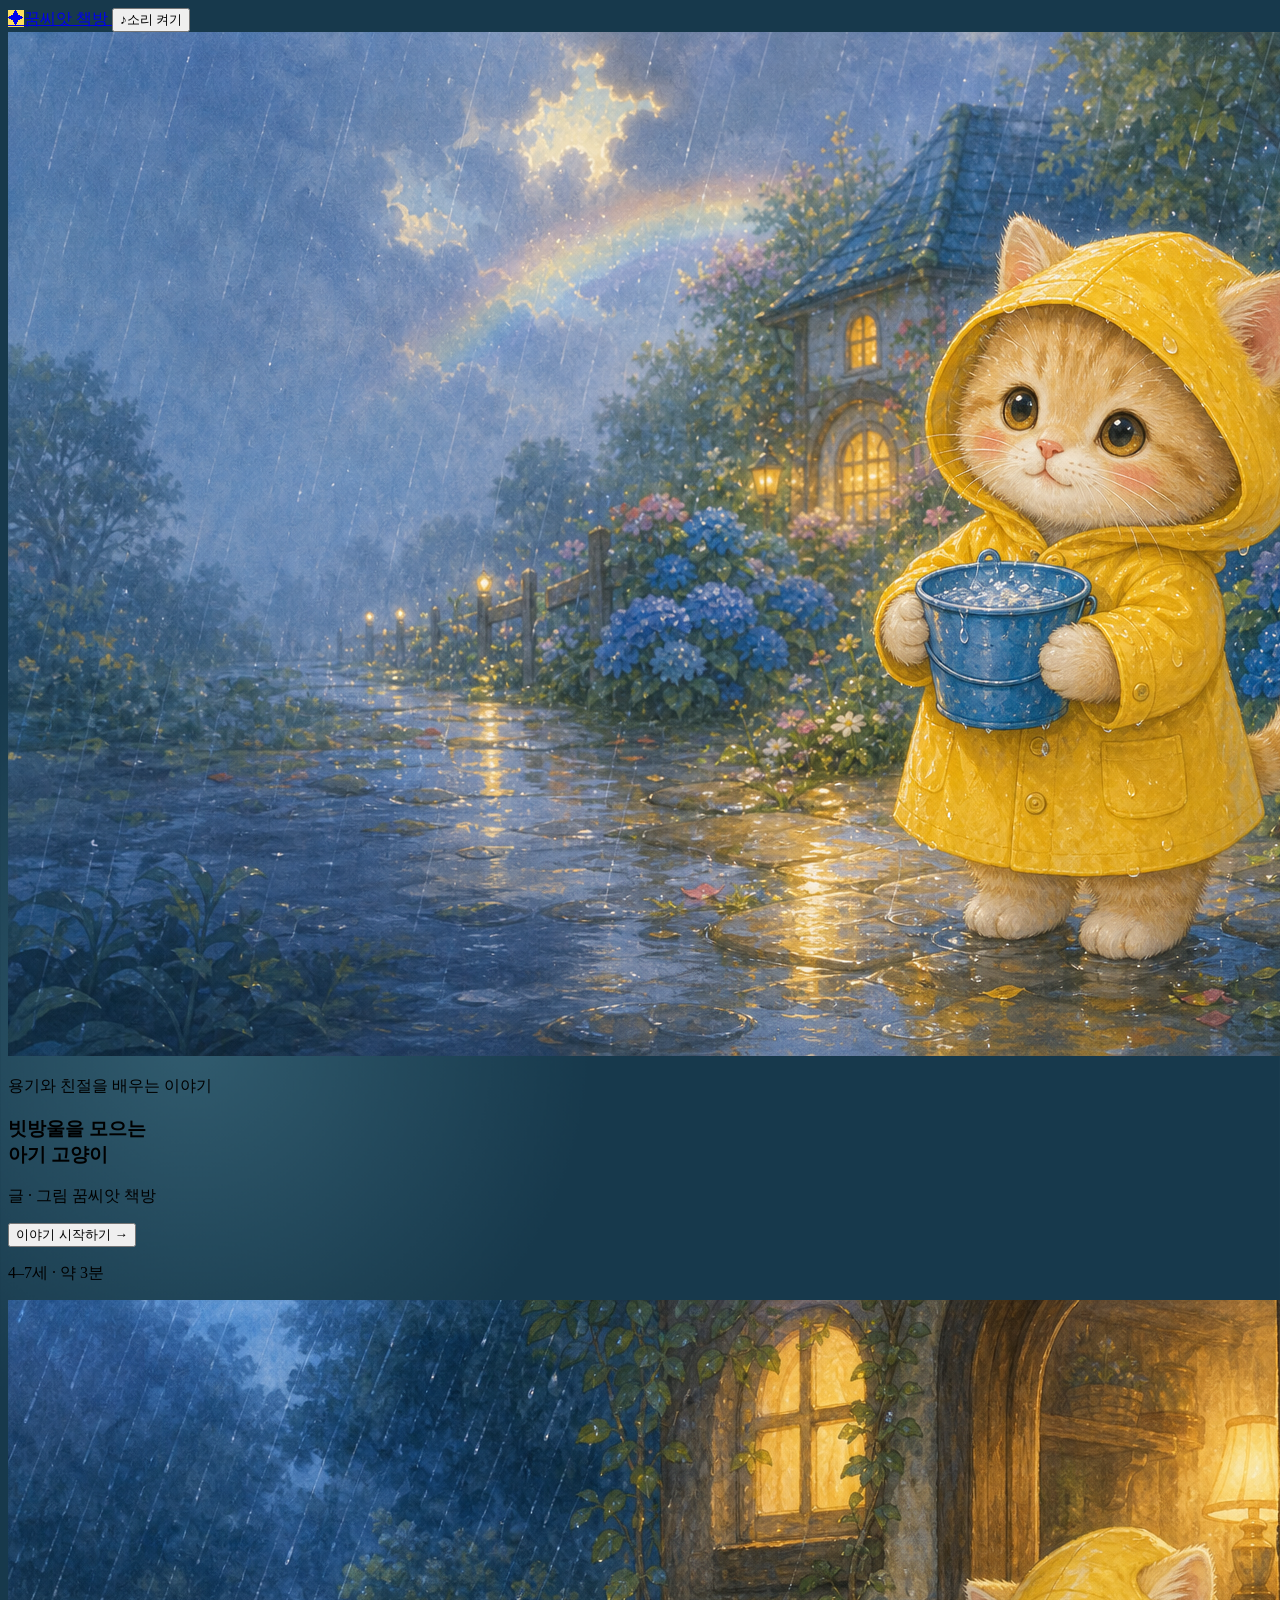
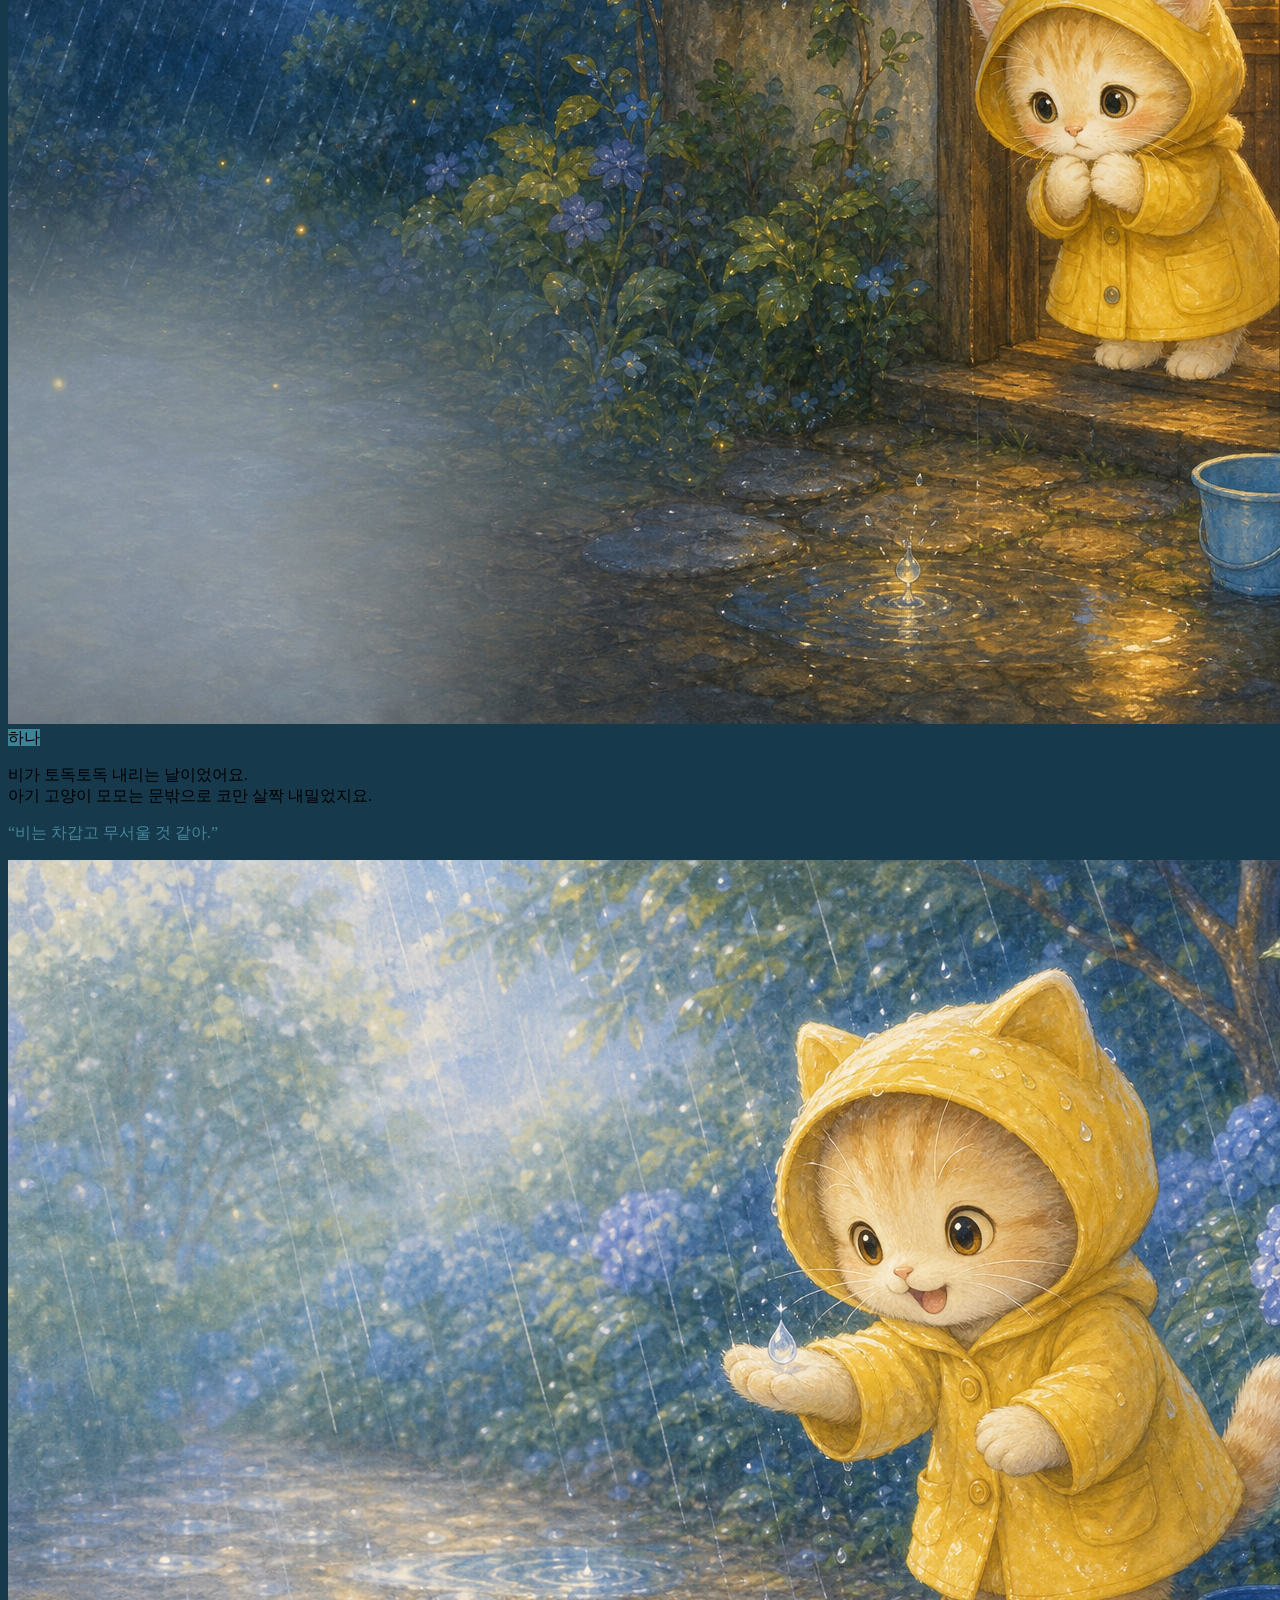
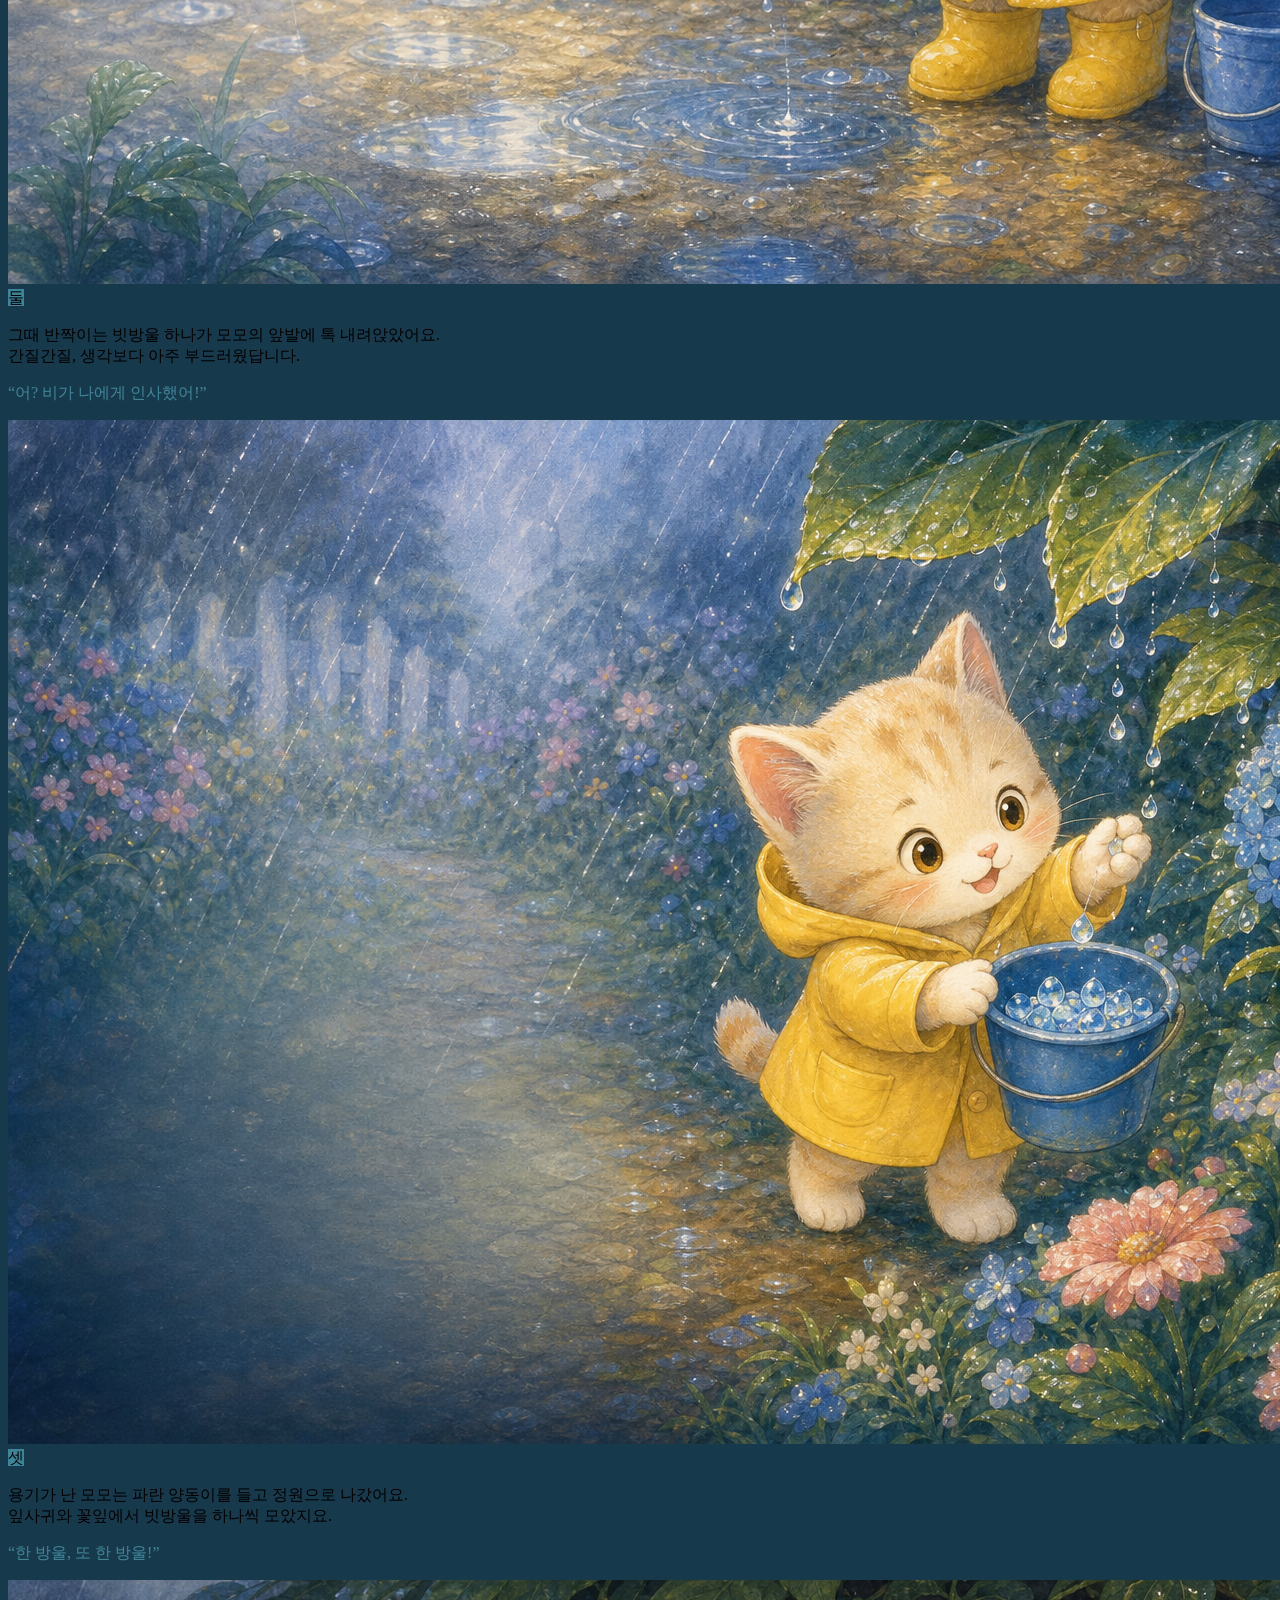
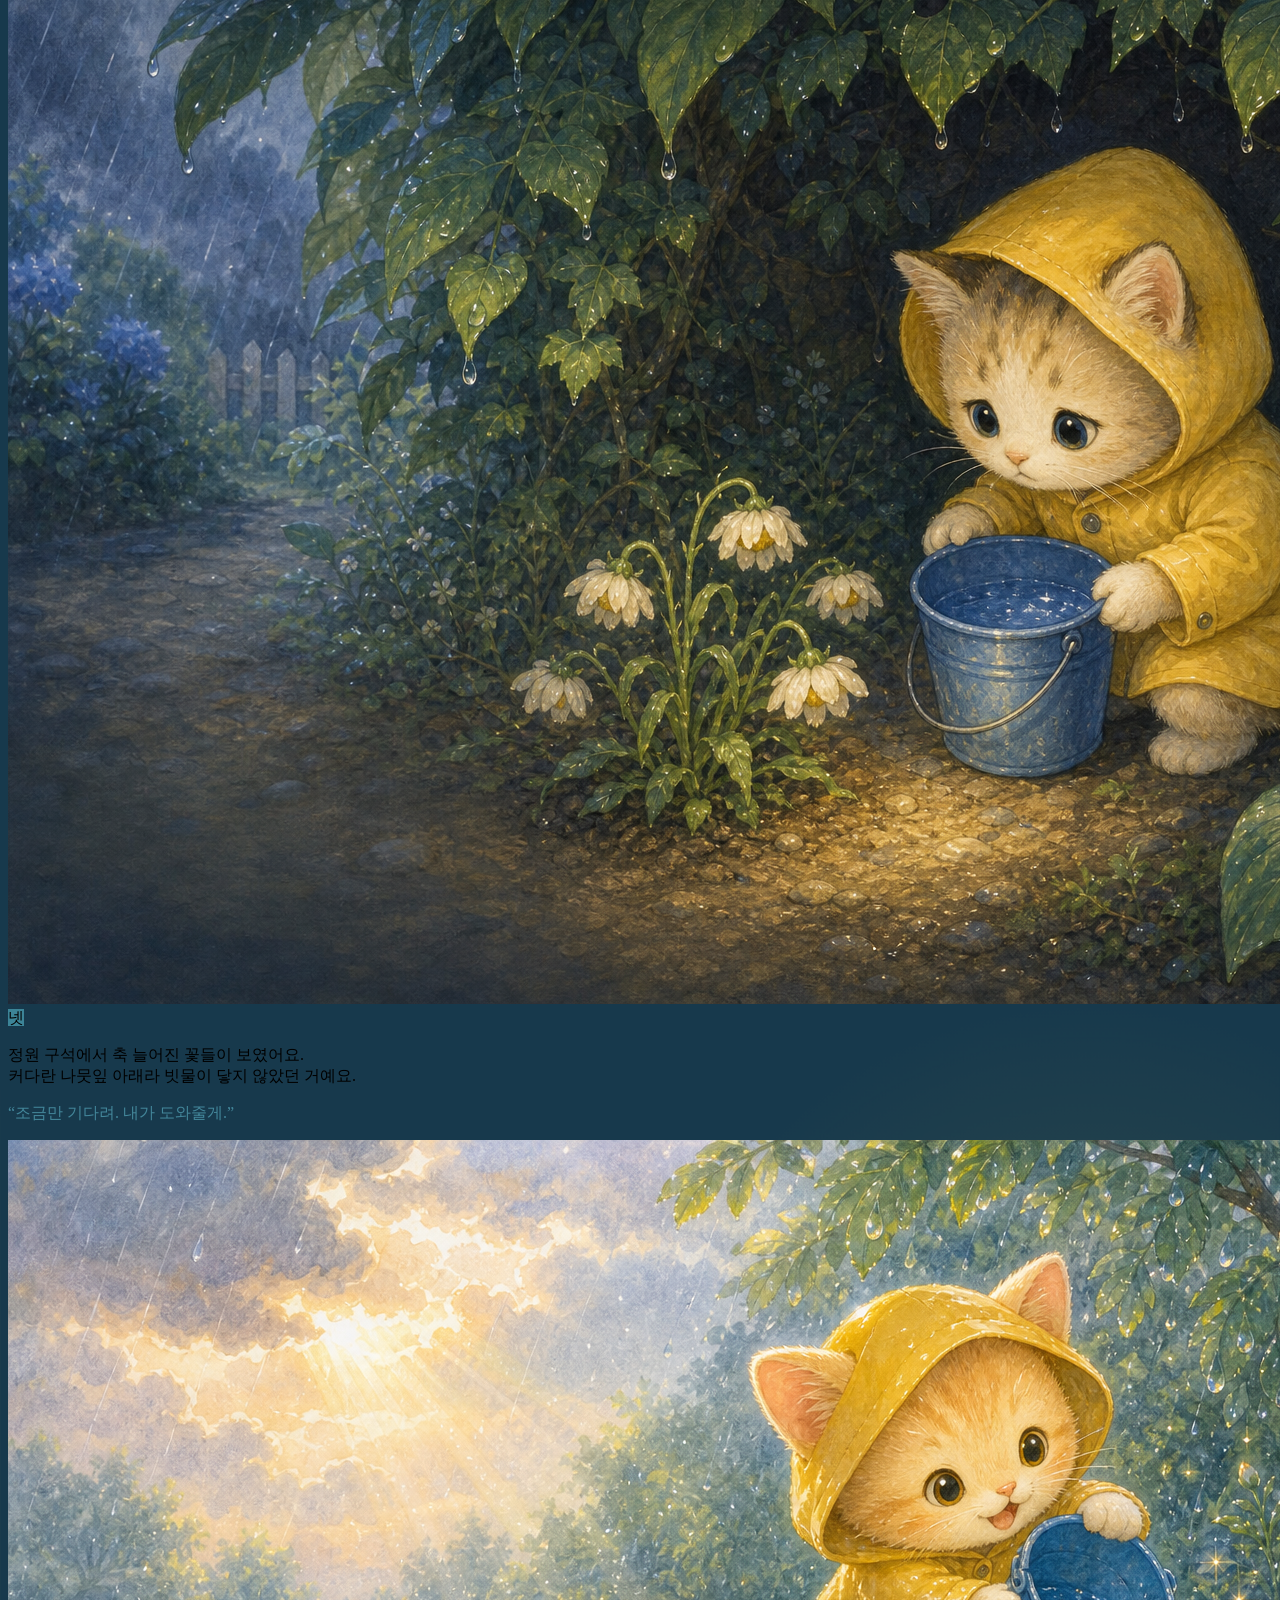
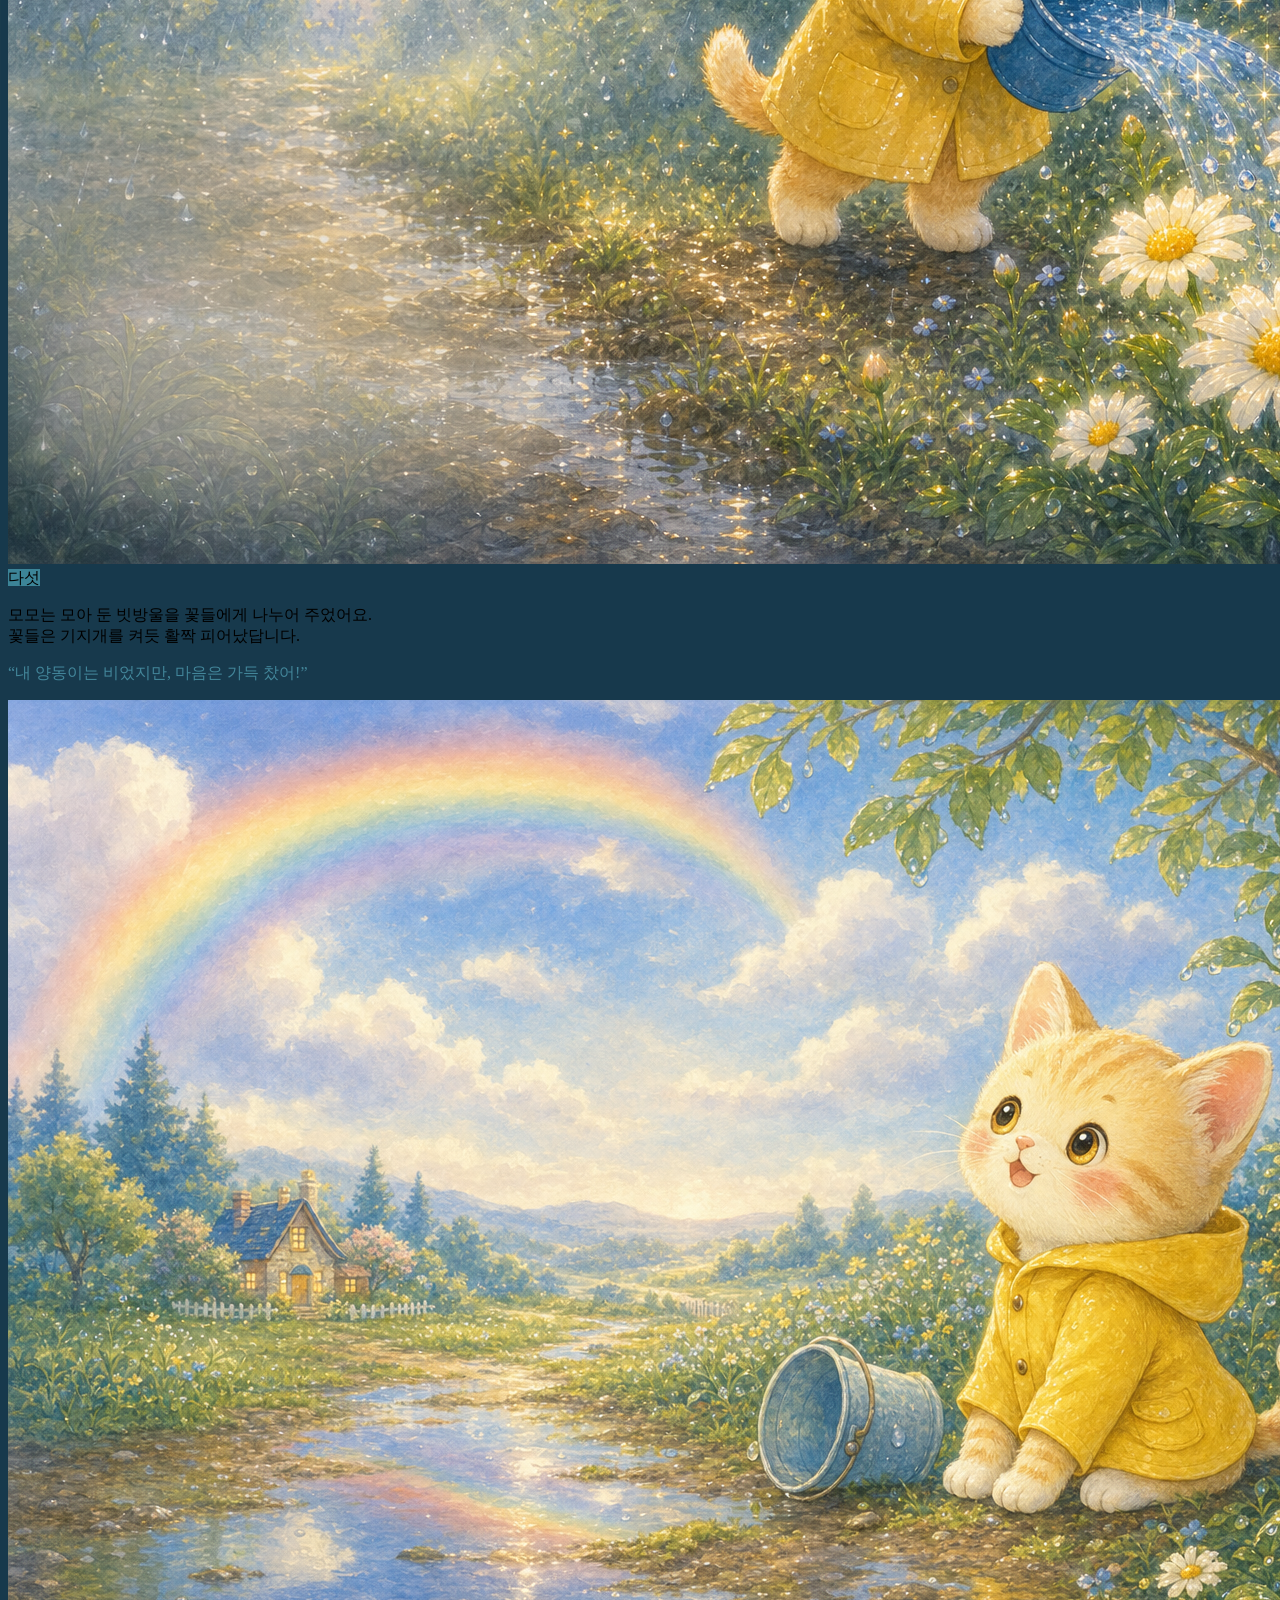
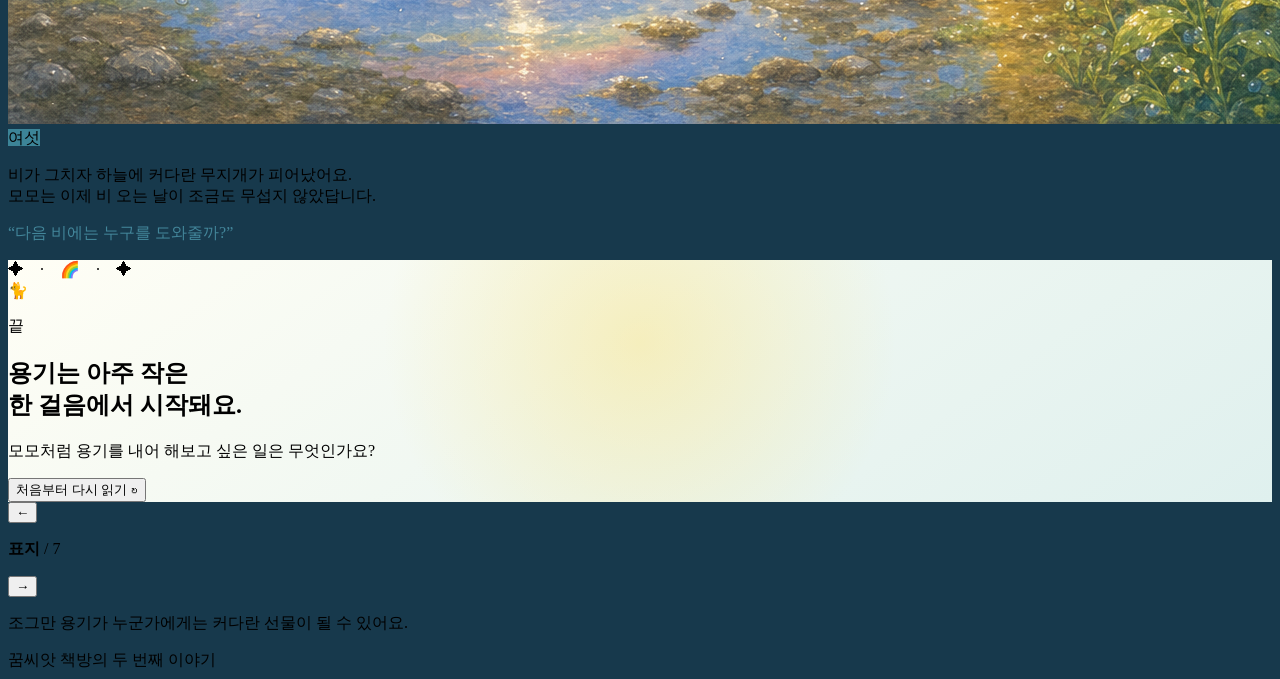
==== stories/baby-cat/index.html @ 1e76fa42 "Add files via upload" ====
<!doctype html>
<html lang="ko">
<head>
  <meta charset="UTF-8">
  <meta name="viewport" content="width=device-width, initial-scale=1.0, viewport-fit=cover">
  <meta name="theme-color" content="#547f9c">
  <meta name="description" content="비를 무서워하던 아기 고양이 모모가 빗방울을 모아 시든 꽃을 살리는 따뜻한 어린이 동화">
  <title>빗방울을 모으는 아기 고양이</title>
  <link rel="preconnect" href="https://fonts.googleapis.com">
  <link rel="preconnect" href="https://fonts.gstatic.com" crossorigin>
  <link href="https://fonts.googleapis.com/css2?family=Gaegu:wght@400;700&family=Gowun+Dodum&display=swap" rel="stylesheet">
  <link rel="stylesheet" href="../../style.css">
  <style>
    :root { --night:#17394c; --indigo:#315f77; --gold:#ffd84d; }
    body {
      background:
        radial-gradient(circle at 15% 12%, rgba(135,205,223,.23), transparent 25rem),
        radial-gradient(circle at 85% 72%, rgba(255,216,77,.12), transparent 28rem),
        #17394c;
    }
    .brand-mark { background:#ffe05d; }
    .cover-shade { background:linear-gradient(90deg,rgba(15,50,65,.91),rgba(26,70,87,.54) 40%,transparent 76%); }
    .story-card .dialogue { color:#43869a; }
    .chapter { background:#3c8497; }
    .ending { background:radial-gradient(circle at center 34%,rgba(255,221,91,.35),transparent 16rem),linear-gradient(145deg,#fffef5,#dff0ee); }
    @media (max-width:720px) {
      .cover-shade { background:linear-gradient(0deg,rgba(15,50,65,.94),rgba(26,70,87,.02) 86%); }
    }
  </style>
</head>
<body>
  <div class="stars" aria-hidden="true"></div>

  <header class="topbar">
    <a class="brand" href="../../index.html" aria-label="꿈씨앗 책방 홈">
      <span class="brand-mark">✦</span><span>꿈씨앗 책방</span>
    </a>
    <button class="sound-button" id="soundButton" type="button" aria-pressed="false">
      <span class="sound-icon">♪</span><span class="sound-label">소리 켜기</span>
    </button>
  </header>

  <main>
    <section class="book-shell" aria-label="빗방울을 모으는 아기 고양이 동화책">
      <div class="book" id="book">
        <article class="page cover active" data-page="0">
          <img class="cover-art" src="assets/cover.png" alt="노란 우비를 입고 빗방울이 담긴 양동이를 든 아기 고양이 모모">
          <div class="cover-shade"></div>
          <div class="cover-copy">
            <p class="eyebrow">용기와 친절을 배우는 이야기</p>
            <h1>빗방울을 모으는<br>아기 고양이</h1>
            <p class="author">글 · 그림 꿈씨앗 책방</p>
            <button class="start-button" type="button">이야기 시작하기 <span>→</span></button>
          </div>
          <p class="age">4–7세 · 약 3분</p>
        </article>

        <article class="page story-page" data-page="1">
          <div class="scene-art" aria-hidden="true"><img class="scene-image" src="assets/scene-1.png" alt=""></div>
          <div class="story-card">
            <span class="chapter">하나</span>
            <p>비가 토독토독 내리는 날이었어요.<br>아기 고양이 모모는 문밖으로 코만 살짝 내밀었지요.</p>
            <p class="dialogue">“비는 차갑고 무서울 것 같아.”</p>
          </div>
        </article>

        <article class="page story-page" data-page="2">
          <div class="scene-art" aria-hidden="true"><img class="scene-image" src="assets/scene-2.png" alt=""></div>
          <div class="story-card">
            <span class="chapter">둘</span>
            <p>그때 반짝이는 빗방울 하나가 모모의 앞발에 톡 내려앉았어요.<br>간질간질, 생각보다 아주 부드러웠답니다.</p>
            <p class="dialogue">“어? 비가 나에게 인사했어!”</p>
          </div>
        </article>

        <article class="page story-page" data-page="3">
          <div class="scene-art" aria-hidden="true"><img class="scene-image" src="assets/scene-3.png" alt=""></div>
          <div class="story-card">
            <span class="chapter">셋</span>
            <p>용기가 난 모모는 파란 양동이를 들고 정원으로 나갔어요.<br>잎사귀와 꽃잎에서 빗방울을 하나씩 모았지요.</p>
            <p class="dialogue">“한 방울, 또 한 방울!”</p>
          </div>
        </article>

        <article class="page story-page" data-page="4">
          <div class="scene-art" aria-hidden="true"><img class="scene-image" src="assets/scene-4.png" alt=""></div>
          <div class="story-card">
            <span class="chapter">넷</span>
            <p>정원 구석에서 축 늘어진 꽃들이 보였어요.<br>커다란 나뭇잎 아래라 빗물이 닿지 않았던 거예요.</p>
            <p class="dialogue">“조금만 기다려. 내가 도와줄게.”</p>
          </div>
        </article>

        <article class="page story-page" data-page="5">
          <div class="scene-art" aria-hidden="true"><img class="scene-image" src="assets/scene-5.png" alt=""></div>
          <div class="story-card">
            <span class="chapter">다섯</span>
            <p>모모는 모아 둔 빗방울을 꽃들에게 나누어 주었어요.<br>꽃들은 기지개를 켜듯 활짝 피어났답니다.</p>
            <p class="dialogue">“내 양동이는 비었지만, 마음은 가득 찼어!”</p>
          </div>
        </article>

        <article class="page story-page" data-page="6">
          <div class="scene-art" aria-hidden="true"><img class="scene-image" src="assets/scene-6.png" alt=""></div>
          <div class="story-card">
            <span class="chapter">여섯</span>
            <p>비가 그치자 하늘에 커다란 무지개가 피어났어요.<br>모모는 이제 비 오는 날이 조금도 무섭지 않았답니다.</p>
            <p class="dialogue">“다음 비에는 누구를 도와줄까?”</p>
          </div>
        </article>

        <article class="page ending" data-page="7">
          <div class="ending-stars">✦　·　🌈　·　✦</div>
          <div class="ending-rabbit">🐈</div>
          <p class="the-end">끝</p>
          <h2>용기는 아주 작은<br>한 걸음에서 시작돼요.</h2>
          <p class="question">모모처럼 용기를 내어 해보고 싶은 일은 무엇인가요?</p>
          <button class="restart-button" type="button">처음부터 다시 읽기 ↻</button>
        </article>
      </div>

      <nav class="book-controls" aria-label="책 페이지 이동">
        <button class="nav-button prev" type="button" aria-label="이전 페이지">←</button>
        <div class="progress-wrap">
          <div class="progress-track"><span id="progressBar"></span></div>
          <p><strong id="currentPage">표지</strong><span id="pageCount"> / 7</span></p>
        </div>
        <button class="nav-button next" type="button" aria-label="다음 페이지">→</button>
      </nav>
    </section>
  </main>

  <footer>
    <p>조그만 용기가 누군가에게는 커다란 선물이 될 수 있어요.</p>
    <span>꿈씨앗 책방의 두 번째 이야기</span>
  </footer>

  <script src="../../script.js"></script>
</body>
</html>
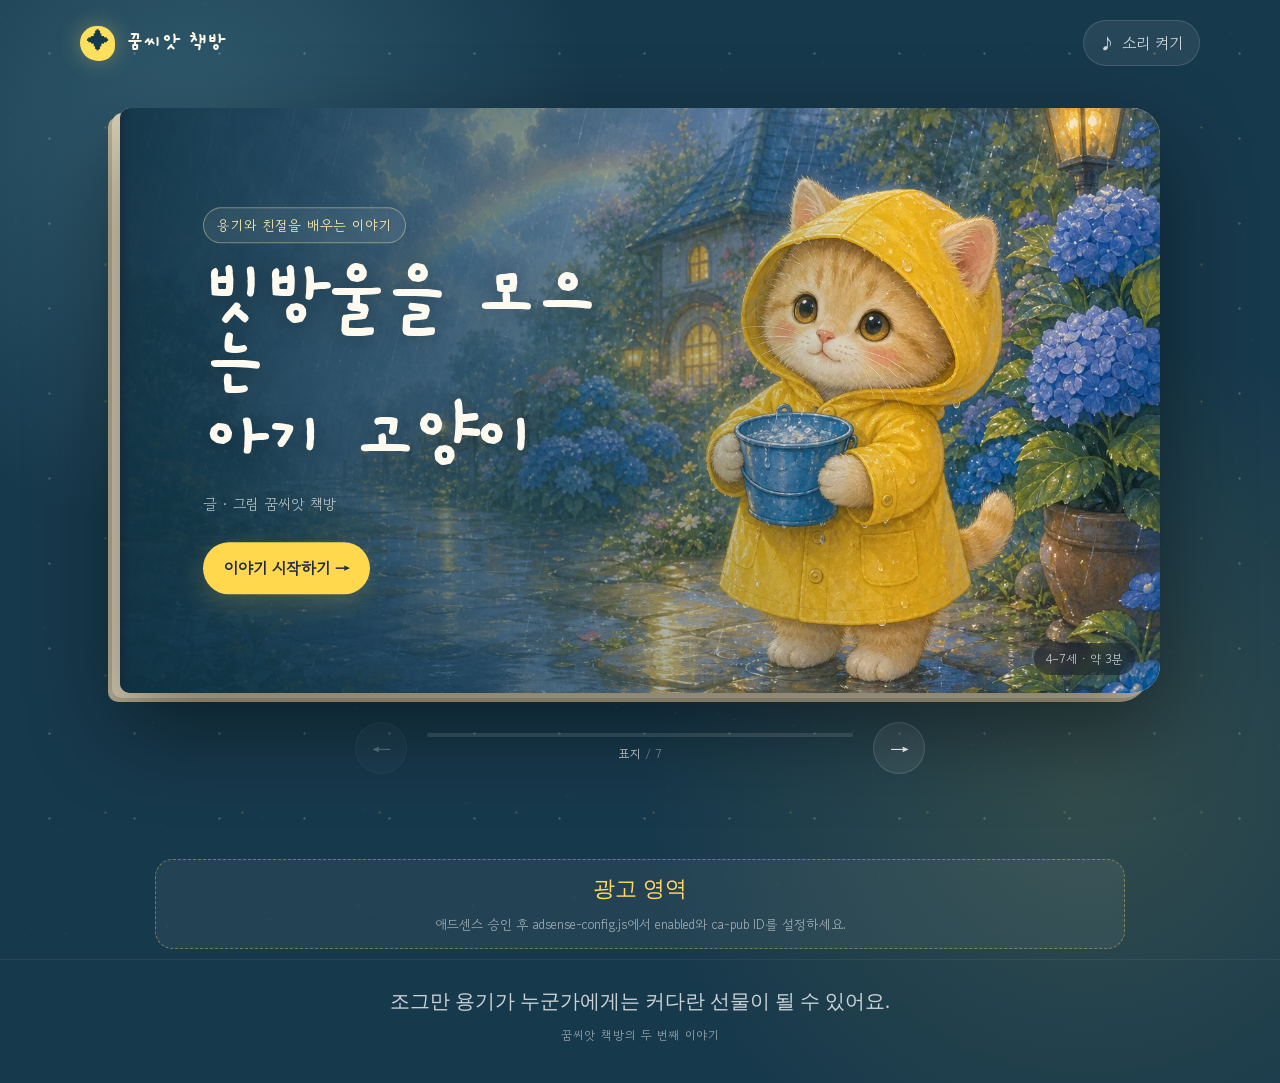
==== commit 2a5b0e25: "Add files via upload" ====
--- a/stories/baby-cat/index.html
+++ b/stories/baby-cat/index.html
@@ -1,140 +1,146 @@
-<!doctype html>
-<html lang="ko">
-<head>
-  <meta charset="UTF-8">
-  <meta name="viewport" content="width=device-width, initial-scale=1.0, viewport-fit=cover">
-  <meta name="theme-color" content="#547f9c">
-  <meta name="description" content="비를 무서워하던 아기 고양이 모모가 빗방울을 모아 시든 꽃을 살리는 따뜻한 어린이 동화">
-  <title>빗방울을 모으는 아기 고양이</title>
-  <link rel="preconnect" href="https://fonts.googleapis.com">
-  <link rel="preconnect" href="https://fonts.gstatic.com" crossorigin>
-  <link href="https://fonts.googleapis.com/css2?family=Gaegu:wght@400;700&family=Gowun+Dodum&display=swap" rel="stylesheet">
-  <link rel="stylesheet" href="../../style.css">
-  <style>
-    :root { --night:#17394c; --indigo:#315f77; --gold:#ffd84d; }
-    body {
-      background:
-        radial-gradient(circle at 15% 12%, rgba(135,205,223,.23), transparent 25rem),
-        radial-gradient(circle at 85% 72%, rgba(255,216,77,.12), transparent 28rem),
-        #17394c;
-    }
-    .brand-mark { background:#ffe05d; }
-    .cover-shade { background:linear-gradient(90deg,rgba(15,50,65,.91),rgba(26,70,87,.54) 40%,transparent 76%); }
-    .story-card .dialogue { color:#43869a; }
-    .chapter { background:#3c8497; }
-    .ending { background:radial-gradient(circle at center 34%,rgba(255,221,91,.35),transparent 16rem),linear-gradient(145deg,#fffef5,#dff0ee); }
-    @media (max-width:720px) {
-      .cover-shade { background:linear-gradient(0deg,rgba(15,50,65,.94),rgba(26,70,87,.02) 86%); }
-    }
-  </style>
-</head>
-<body>
-  <div class="stars" aria-hidden="true"></div>
-
-  <header class="topbar">
-    <a class="brand" href="../../index.html" aria-label="꿈씨앗 책방 홈">
-      <span class="brand-mark">✦</span><span>꿈씨앗 책방</span>
-    </a>
-    <button class="sound-button" id="soundButton" type="button" aria-pressed="false">
-      <span class="sound-icon">♪</span><span class="sound-label">소리 켜기</span>
-    </button>
-  </header>
-
-  <main>
-    <section class="book-shell" aria-label="빗방울을 모으는 아기 고양이 동화책">
-      <div class="book" id="book">
-        <article class="page cover active" data-page="0">
-          <img class="cover-art" src="assets/cover.png" alt="노란 우비를 입고 빗방울이 담긴 양동이를 든 아기 고양이 모모">
-          <div class="cover-shade"></div>
-          <div class="cover-copy">
-            <p class="eyebrow">용기와 친절을 배우는 이야기</p>
-            <h1>빗방울을 모으는<br>아기 고양이</h1>
-            <p class="author">글 · 그림 꿈씨앗 책방</p>
-            <button class="start-button" type="button">이야기 시작하기 <span>→</span></button>
-          </div>
-          <p class="age">4–7세 · 약 3분</p>
-        </article>
-
-        <article class="page story-page" data-page="1">
-          <div class="scene-art" aria-hidden="true"><img class="scene-image" src="assets/scene-1.png" alt=""></div>
-          <div class="story-card">
-            <span class="chapter">하나</span>
-            <p>비가 토독토독 내리는 날이었어요.<br>아기 고양이 모모는 문밖으로 코만 살짝 내밀었지요.</p>
-            <p class="dialogue">“비는 차갑고 무서울 것 같아.”</p>
-          </div>
-        </article>
-
-        <article class="page story-page" data-page="2">
-          <div class="scene-art" aria-hidden="true"><img class="scene-image" src="assets/scene-2.png" alt=""></div>
-          <div class="story-card">
-            <span class="chapter">둘</span>
-            <p>그때 반짝이는 빗방울 하나가 모모의 앞발에 톡 내려앉았어요.<br>간질간질, 생각보다 아주 부드러웠답니다.</p>
-            <p class="dialogue">“어? 비가 나에게 인사했어!”</p>
-          </div>
-        </article>
-
-        <article class="page story-page" data-page="3">
-          <div class="scene-art" aria-hidden="true"><img class="scene-image" src="assets/scene-3.png" alt=""></div>
-          <div class="story-card">
-            <span class="chapter">셋</span>
-            <p>용기가 난 모모는 파란 양동이를 들고 정원으로 나갔어요.<br>잎사귀와 꽃잎에서 빗방울을 하나씩 모았지요.</p>
-            <p class="dialogue">“한 방울, 또 한 방울!”</p>
-          </div>
-        </article>
-
-        <article class="page story-page" data-page="4">
-          <div class="scene-art" aria-hidden="true"><img class="scene-image" src="assets/scene-4.png" alt=""></div>
-          <div class="story-card">
-            <span class="chapter">넷</span>
-            <p>정원 구석에서 축 늘어진 꽃들이 보였어요.<br>커다란 나뭇잎 아래라 빗물이 닿지 않았던 거예요.</p>
-            <p class="dialogue">“조금만 기다려. 내가 도와줄게.”</p>
-          </div>
-        </article>
-
-        <article class="page story-page" data-page="5">
-          <div class="scene-art" aria-hidden="true"><img class="scene-image" src="assets/scene-5.png" alt=""></div>
-          <div class="story-card">
-            <span class="chapter">다섯</span>
-            <p>모모는 모아 둔 빗방울을 꽃들에게 나누어 주었어요.<br>꽃들은 기지개를 켜듯 활짝 피어났답니다.</p>
-            <p class="dialogue">“내 양동이는 비었지만, 마음은 가득 찼어!”</p>
-          </div>
-        </article>
-
-        <article class="page story-page" data-page="6">
-          <div class="scene-art" aria-hidden="true"><img class="scene-image" src="assets/scene-6.png" alt=""></div>
-          <div class="story-card">
-            <span class="chapter">여섯</span>
-            <p>비가 그치자 하늘에 커다란 무지개가 피어났어요.<br>모모는 이제 비 오는 날이 조금도 무섭지 않았답니다.</p>
-            <p class="dialogue">“다음 비에는 누구를 도와줄까?”</p>
-          </div>
-        </article>
-
-        <article class="page ending" data-page="7">
-          <div class="ending-stars">✦　·　🌈　·　✦</div>
-          <div class="ending-rabbit">🐈</div>
-          <p class="the-end">끝</p>
-          <h2>용기는 아주 작은<br>한 걸음에서 시작돼요.</h2>
-          <p class="question">모모처럼 용기를 내어 해보고 싶은 일은 무엇인가요?</p>
-          <button class="restart-button" type="button">처음부터 다시 읽기 ↻</button>
-        </article>
-      </div>
-
-      <nav class="book-controls" aria-label="책 페이지 이동">
-        <button class="nav-button prev" type="button" aria-label="이전 페이지">←</button>
-        <div class="progress-wrap">
-          <div class="progress-track"><span id="progressBar"></span></div>
-          <p><strong id="currentPage">표지</strong><span id="pageCount"> / 7</span></p>
-        </div>
-        <button class="nav-button next" type="button" aria-label="다음 페이지">→</button>
-      </nav>
-    </section>
-  </main>
-
-  <footer>
-    <p>조그만 용기가 누군가에게는 커다란 선물이 될 수 있어요.</p>
-    <span>꿈씨앗 책방의 두 번째 이야기</span>
-  </footer>
-
-  <script src="../../script.js"></script>
-</body>
-</html>
+<!doctype html>
+<html lang="ko">
+<head>
+  <meta charset="UTF-8">
+  <meta name="viewport" content="width=device-width, initial-scale=1.0, viewport-fit=cover">
+  <meta name="theme-color" content="#547f9c">
+  <meta name="description" content="비를 무서워하던 아기 고양이 모모가 빗방울을 모아 시든 꽃을 살리는 따뜻한 어린이 동화">
+  <title>빗방울을 모으는 아기 고양이</title>
+  <link rel="preconnect" href="https://fonts.googleapis.com">
+  <link rel="preconnect" href="https://fonts.gstatic.com" crossorigin>
+  <link href="https://fonts.googleapis.com/css2?family=Gaegu:wght@400;700&family=Gowun+Dodum&display=swap" rel="stylesheet">
+  <link rel="stylesheet" href="../../style.css">
+  <style>
+    :root { --night:#17394c; --indigo:#315f77; --gold:#ffd84d; }
+    body {
+      background:
+        radial-gradient(circle at 15% 12%, rgba(135,205,223,.23), transparent 25rem),
+        radial-gradient(circle at 85% 72%, rgba(255,216,77,.12), transparent 28rem),
+        #17394c;
+    }
+    .brand-mark { background:#ffe05d; }
+    .cover-shade { background:linear-gradient(90deg,rgba(15,50,65,.91),rgba(26,70,87,.54) 40%,transparent 76%); }
+    .story-card .dialogue { color:#43869a; }
+    .chapter { background:#3c8497; }
+    .ending { background:radial-gradient(circle at center 34%,rgba(255,221,91,.35),transparent 16rem),linear-gradient(145deg,#fffef5,#dff0ee); }
+    @media (max-width:720px) {
+      .cover-shade { background:linear-gradient(0deg,rgba(15,50,65,.94),rgba(26,70,87,.02) 86%); }
+    }
+  </style>
+  <!-- AdSense ready: adsense-config.js에서 실제 ca-pub ID로 교체 후 enabled=true -->
+  <link rel="stylesheet" href="../../../adsense.css">
+  <script src="../../../adsense-config.js" defer></script>
+  <script src="../../../adsense-loader.js" defer></script>
+</head>
+<body>
+  <div class="stars" aria-hidden="true"></div>
+
+  <header class="topbar">
+    <a class="brand" href="../../index.html" aria-label="꿈씨앗 책방 홈">
+      <span class="brand-mark">✦</span><span>꿈씨앗 책방</span>
+    </a>
+    <button class="sound-button" id="soundButton" type="button" aria-pressed="false">
+      <span class="sound-icon">♪</span><span class="sound-label">소리 켜기</span>
+    </button>
+  </header>
+
+  <main>
+    <section class="book-shell" aria-label="빗방울을 모으는 아기 고양이 동화책">
+      <div class="book" id="book">
+        <article class="page cover active" data-page="0">
+          <img class="cover-art" src="assets/cover.webp" alt="노란 우비를 입고 빗방울이 담긴 양동이를 든 아기 고양이 모모">
+          <div class="cover-shade"></div>
+          <div class="cover-copy">
+            <p class="eyebrow">용기와 친절을 배우는 이야기</p>
+            <h1>빗방울을 모으는<br>아기 고양이</h1>
+            <p class="author">글 · 그림 꿈씨앗 책방</p>
+            <button class="start-button" type="button">이야기 시작하기 <span>→</span></button>
+          </div>
+          <p class="age">4–7세 · 약 3분</p>
+        </article>
+
+        <article class="page story-page" data-page="1">
+          <div class="scene-art" aria-hidden="true"><img class="scene-image" src="assets/scene-1.webp" alt=""></div>
+          <div class="story-card">
+            <span class="chapter">하나</span>
+            <p>비가 토독토독 내리는 날이었어요.<br>아기 고양이 모모는 문밖으로 코만 살짝 내밀었지요.</p>
+            <p class="dialogue">“비는 차갑고 무서울 것 같아.”</p>
+          </div>
+        </article>
+
+        <article class="page story-page" data-page="2">
+          <div class="scene-art" aria-hidden="true"><img class="scene-image" src="assets/scene-2.webp" alt=""></div>
+          <div class="story-card">
+            <span class="chapter">둘</span>
+            <p>그때 반짝이는 빗방울 하나가 모모의 앞발에 톡 내려앉았어요.<br>간질간질, 생각보다 아주 부드러웠답니다.</p>
+            <p class="dialogue">“어? 비가 나에게 인사했어!”</p>
+          </div>
+        </article>
+
+        <article class="page story-page" data-page="3">
+          <div class="scene-art" aria-hidden="true"><img class="scene-image" src="assets/scene-3.webp" alt=""></div>
+          <div class="story-card">
+            <span class="chapter">셋</span>
+            <p>용기가 난 모모는 파란 양동이를 들고 정원으로 나갔어요.<br>잎사귀와 꽃잎에서 빗방울을 하나씩 모았지요.</p>
+            <p class="dialogue">“한 방울, 또 한 방울!”</p>
+          </div>
+        </article>
+
+        <article class="page story-page" data-page="4">
+          <div class="scene-art" aria-hidden="true"><img class="scene-image" src="assets/scene-4.webp" alt=""></div>
+          <div class="story-card">
+            <span class="chapter">넷</span>
+            <p>정원 구석에서 축 늘어진 꽃들이 보였어요.<br>커다란 나뭇잎 아래라 빗물이 닿지 않았던 거예요.</p>
+            <p class="dialogue">“조금만 기다려. 내가 도와줄게.”</p>
+          </div>
+        </article>
+
+        <article class="page story-page" data-page="5">
+          <div class="scene-art" aria-hidden="true"><img class="scene-image" src="assets/scene-5.webp" alt=""></div>
+          <div class="story-card">
+            <span class="chapter">다섯</span>
+            <p>모모는 모아 둔 빗방울을 꽃들에게 나누어 주었어요.<br>꽃들은 기지개를 켜듯 활짝 피어났답니다.</p>
+            <p class="dialogue">“내 양동이는 비었지만, 마음은 가득 찼어!”</p>
+          </div>
+        </article>
+
+        <article class="page story-page" data-page="6">
+          <div class="scene-art" aria-hidden="true"><img class="scene-image" src="assets/scene-6.webp" alt=""></div>
+          <div class="story-card">
+            <span class="chapter">여섯</span>
+            <p>비가 그치자 하늘에 커다란 무지개가 피어났어요.<br>모모는 이제 비 오는 날이 조금도 무섭지 않았답니다.</p>
+            <p class="dialogue">“다음 비에는 누구를 도와줄까?”</p>
+          </div>
+        </article>
+
+        <article class="page ending" data-page="7">
+          <div class="ending-stars">✦　·　🌈　·　✦</div>
+          <div class="ending-rabbit">🐈</div>
+          <p class="the-end">끝</p>
+          <h2>용기는 아주 작은<br>한 걸음에서 시작돼요.</h2>
+          <p class="question">모모처럼 용기를 내어 해보고 싶은 일은 무엇인가요?</p>
+          <button class="restart-button" type="button">처음부터 다시 읽기 ↻</button>
+        </article>
+      </div>
+
+      <nav class="book-controls" aria-label="책 페이지 이동">
+        <button class="nav-button prev" type="button" aria-label="이전 페이지">←</button>
+        <div class="progress-wrap">
+          <div class="progress-track"><span id="progressBar"></span></div>
+          <p><strong id="currentPage">표지</strong><span id="pageCount"> / 7</span></p>
+        </div>
+        <button class="nav-button next" type="button" aria-label="다음 페이지">→</button>
+      </nav>
+    </section>
+  </main>
+
+  <aside class="ad-wrap ad-wrap-bottom" aria-label="광고" data-ad-slot-placeholder data-slot-name="storyBottom"></aside>
+
+  <footer>
+    <p>조그만 용기가 누군가에게는 커다란 선물이 될 수 있어요.</p>
+    <span>꿈씨앗 책방의 두 번째 이야기</span>
+  </footer>
+
+  <script src="../../script.js"></script>
+</body>
+</html>
--- a/style.css
+++ b/style.css
@@ -0,0 +1,590 @@
+:root {
+  --night: #0b1433;
+  --indigo: #172453;
+  --blue: #526fb0;
+  --cream: #fff9e9;
+  --gold: #ffd767;
+  --ink: #243052;
+  --paper: #fffdf5;
+}
+
+* { box-sizing: border-box; }
+
+html { scroll-behavior: smooth; }
+
+body {
+  margin: 0;
+  min-height: 100vh;
+  color: var(--cream);
+  background:
+    radial-gradient(circle at 15% 12%, rgba(112, 139, 207, .2), transparent 25rem),
+    radial-gradient(circle at 85% 72%, rgba(86, 114, 180, .16), transparent 28rem),
+    var(--night);
+  font-family: "Gowun Dodum", sans-serif;
+  overflow-x: hidden;
+}
+
+button, a { font: inherit; }
+button { cursor: pointer; }
+
+.stars, .stars::before, .stars::after {
+  position: fixed;
+  inset: 0;
+  pointer-events: none;
+  background-image:
+    radial-gradient(circle, rgba(255,255,255,.7) 1px, transparent 1.5px),
+    radial-gradient(circle, rgba(255,215,103,.6) 1px, transparent 1.5px);
+  background-size: 85px 85px, 137px 137px;
+  background-position: 7px 11px, 37px 59px;
+  opacity: .25;
+}
+
+.stars::before, .stars::after { content: ""; }
+.stars::before { transform: scale(.7) rotate(6deg); opacity: .35; }
+.stars::after { transform: scale(1.2) rotate(-4deg); opacity: .16; }
+
+.topbar {
+  width: min(1120px, calc(100% - 40px));
+  height: 86px;
+  margin: auto;
+  display: flex;
+  align-items: center;
+  justify-content: space-between;
+}
+
+.brand {
+  display: flex;
+  gap: 11px;
+  align-items: center;
+  color: var(--cream);
+  text-decoration: none;
+  font-family: "Gaegu", cursive;
+  font-size: 1.35rem;
+  font-weight: 700;
+}
+
+.brand-mark {
+  display: grid;
+  place-items: center;
+  width: 35px;
+  aspect-ratio: 1;
+  color: var(--night);
+  background: var(--gold);
+  border-radius: 50% 50% 45% 55%;
+  box-shadow: 0 0 22px rgba(255, 215, 103, .35);
+}
+
+.sound-button {
+  display: flex;
+  gap: 8px;
+  align-items: center;
+  color: rgba(255,255,255,.78);
+  background: rgba(255,255,255,.07);
+  border: 1px solid rgba(255,255,255,.13);
+  border-radius: 999px;
+  padding: 10px 16px;
+  transition: .25s ease;
+}
+
+.sound-button:hover, .sound-button[aria-pressed="true"] {
+  color: var(--gold);
+  background: rgba(255,215,103,.1);
+}
+
+main { padding: 22px 20px 55px; }
+
+.book-shell {
+  width: min(1040px, 100%);
+  margin: 0 auto;
+}
+
+.book {
+  position: relative;
+  width: 100%;
+  aspect-ratio: 16 / 9;
+  min-height: 560px;
+  max-height: 700px;
+  overflow: hidden;
+  background: var(--paper);
+  border-radius: 10px 28px 28px 10px;
+  box-shadow: 0 35px 90px rgba(0,0,0,.45), -8px 5px 0 #ddd3b9, -12px 9px 0 #bcb397;
+}
+
+.book::after {
+  content: "";
+  position: absolute;
+  inset: 0 auto 0 0;
+  width: 11px;
+  z-index: 20;
+  background: linear-gradient(90deg, rgba(22,24,43,.3), transparent);
+  pointer-events: none;
+}
+
+.page {
+  position: absolute;
+  inset: 0;
+  opacity: 0;
+  visibility: hidden;
+  transform: translateX(35px) scale(.99);
+  transition: opacity .45s ease, transform .45s ease, visibility .45s;
+}
+
+.page.active {
+  opacity: 1;
+  visibility: visible;
+  transform: none;
+  z-index: 3;
+}
+
+.page.leaving-left { transform: translateX(-35px) scale(.99); }
+
+.cover { color: white; }
+
+.cover-art {
+  width: 100%;
+  height: 100%;
+  object-fit: cover;
+}
+
+.cover-shade {
+  position: absolute;
+  inset: 0;
+  background: linear-gradient(90deg, rgba(5,12,34,.89) 0%, rgba(8,17,45,.62) 38%, rgba(8,17,45,.06) 75%);
+}
+
+.cover-copy {
+  position: absolute;
+  left: 8%;
+  top: 50%;
+  width: 43%;
+  transform: translateY(-50%);
+}
+
+.eyebrow {
+  display: inline-block;
+  margin: 0 0 18px;
+  padding: 7px 13px;
+  color: #fff1b0;
+  border: 1px solid rgba(255,235,150,.4);
+  border-radius: 999px;
+  background: rgba(255,255,255,.07);
+  font-size: .86rem;
+  letter-spacing: .06em;
+}
+
+h1 {
+  margin: 0;
+  color: #fffaf0;
+  font-family: "Gaegu", cursive;
+  font-size: clamp(3rem, 6.2vw, 5.6rem);
+  line-height: .9;
+  letter-spacing: -.055em;
+  text-shadow: 0 4px 24px rgba(0,0,0,.28);
+}
+
+.author { margin: 18px 0 28px; color: rgba(255,255,255,.67); font-size: .92rem; }
+
+.start-button, .restart-button {
+  color: #20284b;
+  font-weight: 700;
+  background: var(--gold);
+  border: 0;
+  border-radius: 999px;
+  padding: 14px 21px;
+  box-shadow: 0 10px 28px rgba(255,205,76,.2);
+  transition: transform .2s ease, box-shadow .2s ease;
+}
+
+.start-button:hover, .restart-button:hover {
+  transform: translateY(-2px);
+  box-shadow: 0 14px 30px rgba(255,205,76,.3);
+}
+
+.age {
+  position: absolute;
+  right: 25px;
+  bottom: 18px;
+  margin: 0;
+  padding: 7px 12px;
+  color: rgba(255,255,255,.76);
+  background: rgba(7,14,37,.4);
+  backdrop-filter: blur(8px);
+  border-radius: 999px;
+  font-size: .76rem;
+}
+
+.story-page {
+  overflow: hidden;
+  color: var(--ink);
+  background: linear-gradient(145deg, #cfdcf3, #7d94c8);
+}
+
+.scene-art {
+  position: absolute;
+  inset: 0;
+  overflow: hidden;
+  background: #53658f;
+}
+
+.scene-art::after {
+  content: "";
+  position: absolute;
+  inset: 0;
+  pointer-events: none;
+  background: linear-gradient(90deg, rgba(8, 18, 45, .18), transparent 56%);
+}
+
+.scene-image {
+  display: block;
+  width: 100%;
+  height: 100%;
+  object-fit: cover;
+  object-position: center;
+}
+
+.story-card {
+  position: absolute;
+  z-index: 5;
+  left: 6%;
+  bottom: 8%;
+  width: 47%;
+  padding: 28px 32px;
+  background: rgba(255,253,245,.94);
+  border-radius: 6px 26px 26px 26px;
+  box-shadow: 0 18px 45px rgba(26,39,76,.2);
+}
+
+.story-card p {
+  margin: 0;
+  font-family: "Gaegu", cursive;
+  font-size: clamp(1.35rem, 2.45vw, 2rem);
+  line-height: 1.52;
+  font-weight: 700;
+  word-break: keep-all;
+}
+
+.story-card .dialogue {
+  margin-top: 13px;
+  color: #6479ad;
+  font-size: clamp(1.15rem, 2vw, 1.55rem);
+}
+
+.chapter {
+  display: grid;
+  place-items: center;
+  width: 34px;
+  height: 34px;
+  margin-bottom: 13px;
+  color: white;
+  background: #5269a0;
+  border-radius: 50%;
+  font-family: "Gaegu";
+  font-weight: 700;
+}
+
+.moon {
+  position: absolute;
+  right: 10%;
+  top: 6%;
+  color: #fff6ba;
+  font-size: 10rem;
+  filter: drop-shadow(0 0 35px rgba(255,240,153,.45));
+  transform: rotate(-15deg);
+}
+
+.hill { position: absolute; border-radius: 50% 50% 0 0; }
+.hill-back { width: 75%; height: 35%; right: -12%; bottom: 10%; background: #5b756b; transform: rotate(-7deg); }
+.hill-front { width: 76%; height: 23%; right: -12%; bottom: -3%; background: #395d57; transform: rotate(4deg); }
+
+.rabbit {
+  position: absolute;
+  right: 23%;
+  bottom: 18%;
+  width: 120px;
+  height: 145px;
+  z-index: 2;
+  background: #fff8dc;
+  border-radius: 50% 50% 44% 44%;
+  filter: drop-shadow(0 12px 10px rgba(25,37,64,.18));
+}
+
+.rabbit .ear {
+  position: absolute;
+  top: -76px;
+  width: 38px;
+  height: 92px;
+  background: #fff8dc;
+  border-radius: 60% 60% 32% 32%;
+  transform-origin: bottom;
+}
+.rabbit .ear::after { content: ""; position: absolute; inset: 13px 11px 20px; background: #efc9bf; border-radius: inherit; }
+.rabbit .e1 { left: 15px; transform: rotate(-9deg); }
+.rabbit .e2 { right: 15px; transform: rotate(9deg); }
+.rabbit .face { position: absolute; top: 47px; left: 0; width: 100%; text-align: center; color: #685c63; font-family: sans-serif; font-size: 1.15rem; letter-spacing: 7px; }
+.rabbit .scarf { position: absolute; top: 88px; left: -5px; width: 129px; height: 23px; background: var(--gold); border-radius: 50%; transform: rotate(-5deg); }
+.rabbit .scarf::after { content: ""; position: absolute; right: 4px; top: 13px; width: 50px; height: 22px; background: var(--gold); border-radius: 6px 100% 10px 100%; transform: rotate(19deg); }
+
+.glow-seed {
+  position: absolute;
+  right: 29%;
+  bottom: 26%;
+  z-index: 4;
+  color: #fffbd2;
+  font-size: 2rem;
+  text-shadow: 0 0 8px white, 0 0 22px var(--gold), 0 0 45px var(--gold);
+  animation: pulse 1.8s infinite alternate;
+}
+
+@keyframes pulse { to { transform: scale(1.18) rotate(8deg); filter: brightness(1.2); } }
+
+.scene-2 .scene-art { background: linear-gradient(#9eb5cf, #e5d8ae 68%, #837458 68%); }
+.big-tree { position: absolute; right: 13%; bottom: 25%; width: 110px; height: 300px; background: #655041; border-radius: 55% 45% 15% 20%; }
+.big-tree::before, .big-tree::after, .big-tree span { content: ""; position: absolute; background: #6e8a6c; border-radius: 50%; }
+.big-tree::before { width: 270px; height: 220px; left: -130px; top: -110px; }
+.big-tree::after { width: 240px; height: 200px; left: 10px; top: -90px; }
+.big-tree span { width: 180px; height: 170px; left: -55px; top: -160px; }
+.rabbit.kneel { right: 34%; bottom: 13%; transform: scale(.85) rotate(-12deg); }
+.soil { position: absolute; right: 23%; bottom: 13%; width: 120px; height: 30px; background: #66523f; border-radius: 50%; }
+.soil i { position: absolute; left: 50%; top: -12px; width: 11px; height: 13px; background: #ffe587; border-radius: 50%; box-shadow: 0 0 16px #fff2a7; }
+
+.scene-3 .scene-art { background: linear-gradient(#536681, #8d9cac 70%, #647765 70%); }
+.cloud { position: absolute; color: #d5dce0; font-size: 10rem; opacity: .78; filter: drop-shadow(0 9px 8px rgba(25,35,51,.18)); }
+.c1 { top: -40px; right: 10%; }.c2 { top: -65px; right: 38%; transform: scale(.75); }
+.rain { position: absolute; inset: 0; opacity: .34; background: repeating-linear-gradient(105deg, transparent 0 28px, #dae8f2 29px 31px, transparent 32px 60px); animation: rain .9s linear infinite; }
+@keyframes rain { to { background-position: -65px 90px; } }
+.tiny-sprout { position: absolute; right: 24%; bottom: 16%; z-index: 3; color: #c9e684; font-size: 4.5rem; transform: rotate(15deg); }
+
+.scene-4 .scene-art { background: radial-gradient(circle at 70% 65%, #c69b64, transparent 22%, transparent 35%), linear-gradient(#253458, #5e6e82 70%, #465c52 70%); }
+.rabbit.shelter { right: 29%; bottom: 18%; transform: scale(1.05); }
+.warm-glow { position: absolute; right: 16%; bottom: 2%; width: 42%; aspect-ratio: 1; border-radius: 50%; background: radial-gradient(circle, rgba(255,217,116,.48), transparent 66%); }
+.tiny-sprout.lit { right: 19%; color: #dfff9c; text-shadow: 0 0 18px #faffb8; }
+.fireflies { position: absolute; right: 9%; top: 20%; color: #fff4a9; font-size: 3rem; letter-spacing: 1.3rem; text-shadow: 0 0 15px #ffe86e; }
+
+.scene-5 .scene-art { background: radial-gradient(circle at 70% 38%, rgba(255,242,168,.35), transparent 28%), linear-gradient(#516ba1, #a6b8ce 72%, #577264 72%); }
+.scene-5 .rabbit { right: 13%; bottom: 11%; transform: scale(.86); }
+.moonflower { position: absolute; right: 38%; bottom: 8%; width: 230px; height: 380px; }
+.stem { position: absolute; left: 50%; bottom: 0; width: 15px; height: 230px; background: #4e7759; border-radius: 50%; }
+.petal { position: absolute; left: 50%; top: 35px; width: 100px; height: 140px; background: #fff7c3; border-radius: 90% 10% 75% 25%; transform-origin: 0 100%; box-shadow: inset 0 0 20px rgba(255,199,88,.22), 0 0 28px rgba(255,240,154,.32); }
+.p1 { transform: rotate(-37deg); }.p2 { transform: rotate(39deg); }.p3 { transform: rotate(129deg); }.p4 { transform: rotate(217deg); }
+.moonflower .center { position: absolute; left: 42%; top: 34%; z-index: 4; color: #e8a743; font-size: 3rem; text-shadow: 0 0 17px white; }
+
+.scene-6 .scene-art { background: radial-gradient(circle at 70% 12%, #fff5b0 0 4%, rgba(255,237,148,.32) 5% 24%, transparent 45%), linear-gradient(#556fab, #aabdd3 67%, #5e8067 67%); }
+.flower-field { position: absolute; left: 10%; right: 5%; bottom: 6%; color: #fff1a7; font-size: 4.5rem; word-spacing: 3rem; text-shadow: 0 0 20px #fff4b3; }
+.friends { position: absolute; right: 16%; bottom: 19%; display: flex; gap: 22px; align-items: end; font-size: 5rem; filter: drop-shadow(0 10px 6px rgba(32,44,58,.2)); }
+.mini-rabbit { font-size: 6.5rem; }
+.light-rays { position: absolute; right: 5%; top: -30%; width: 65%; height: 130%; background: repeating-conic-gradient(from 190deg at 50% 0%, rgba(255,247,184,.13) 0 8deg, transparent 8deg 18deg); }
+
+.ending {
+  display: grid;
+  place-content: center;
+  justify-items: center;
+  padding: 45px;
+  color: var(--ink);
+  text-align: center;
+  background:
+    radial-gradient(circle at center 34%, rgba(255,222,115,.35), transparent 16rem),
+    linear-gradient(145deg, #fffdf4, #e9e7d7);
+}
+.ending-stars { color: #d5a943; font-size: 1.4rem; letter-spacing: 1rem; }
+.ending-rabbit { margin-top: 18px; font-size: 5rem; filter: drop-shadow(0 10px 10px rgba(58,64,83,.15)); }
+.the-end { margin: 12px 0 4px; color: #8593b3; font-family: "Gaegu"; font-weight: 700; font-size: 1.3rem; }
+.ending h2 { margin: 0; font-family: "Gaegu"; font-size: clamp(2.2rem, 4.5vw, 4rem); line-height: 1.08; }
+.question { margin: 18px 0 24px; color: #6e7590; }
+
+.book-controls {
+  width: min(570px, 88%);
+  margin: 29px auto 0;
+  display: grid;
+  grid-template-columns: 52px 1fr 52px;
+  gap: 20px;
+  align-items: center;
+}
+
+.nav-button {
+  width: 52px;
+  height: 52px;
+  color: white;
+  background: rgba(255,255,255,.08);
+  border: 1px solid rgba(255,255,255,.15);
+  border-radius: 50%;
+  font-size: 1.35rem;
+  transition: .2s;
+}
+.nav-button:hover:not(:disabled) { color: var(--night); background: var(--gold); transform: scale(1.05); }
+.nav-button:disabled { opacity: .25; cursor: not-allowed; }
+.progress-track { height: 4px; overflow: hidden; background: rgba(255,255,255,.14); border-radius: 99px; }
+.progress-track span { display: block; width: 0; height: 100%; background: var(--gold); border-radius: inherit; transition: width .4s ease; }
+.progress-wrap p { margin: 8px 0 0; text-align: center; color: rgba(255,255,255,.5); font-size: .78rem; }
+.progress-wrap strong { color: rgba(255,255,255,.85); font-weight: 400; }
+
+footer {
+  padding: 28px 20px 38px;
+  text-align: center;
+  color: rgba(255,255,255,.55);
+  border-top: 1px solid rgba(255,255,255,.06);
+}
+footer p { margin: 0 0 6px; font-family: "Gaegu"; font-size: 1.25rem; color: rgba(255,255,255,.78); }
+footer span { font-size: .74rem; letter-spacing: .08em; }
+
+@media (max-width: 720px) {
+  body { min-height: 100dvh; }
+  .topbar {
+    width: calc(100% - 24px);
+    height: 62px;
+    padding-top: env(safe-area-inset-top);
+  }
+  .brand { font-size: 1.17rem; }
+  .brand-mark { width: 31px; }
+  .sound-label { display: none; }
+  .sound-button {
+    width: 44px;
+    height: 44px;
+    justify-content: center;
+    padding: 0;
+  }
+  main {
+    padding: 6px 10px calc(30px + env(safe-area-inset-bottom));
+  }
+  .book {
+    height: clamp(620px, calc(100dvh - 145px), 760px);
+    min-height: 0;
+    max-height: none;
+    aspect-ratio: auto;
+    border-radius: 8px 18px 18px 8px;
+    box-shadow: 0 22px 55px rgba(0,0,0,.38), -5px 4px 0 #ddd3b9;
+  }
+  .cover-art { object-position: 62% center; }
+  .cover-shade { background: linear-gradient(0deg, rgba(5,12,34,.93), rgba(8,17,45,.04) 85%); }
+  .cover-copy {
+    left: 7%;
+    right: 7%;
+    top: auto;
+    bottom: 7%;
+    width: auto;
+    transform: none;
+  }
+  h1 { font-size: clamp(3rem, 14vw, 4.5rem); }
+  .eyebrow {
+    margin-bottom: 10px;
+    padding: 6px 10px;
+    font-size: .76rem;
+  }
+  .author { margin: 10px 0 16px; }
+  .start-button, .restart-button {
+    min-height: 48px;
+    padding: 13px 19px;
+  }
+  .age { top: 13px; right: 13px; bottom: auto; }
+
+  .story-page { background: var(--paper); }
+  .story-page .scene-art {
+    height: 57%;
+    bottom: auto;
+  }
+  .story-page .scene-art::after {
+    background: linear-gradient(0deg, rgba(8,18,45,.18), transparent 35%);
+  }
+  .scene-image { object-position: 64% center; }
+  .story-card {
+    left: 0;
+    right: 0;
+    bottom: 0;
+    width: 100%;
+    min-height: 43%;
+    max-height: 46%;
+    overflow-y: auto;
+    padding: 17px 21px calc(18px + env(safe-area-inset-bottom));
+    background: var(--paper);
+    border-radius: 0;
+    box-shadow: 0 -10px 28px rgba(26,39,76,.12);
+    scrollbar-width: thin;
+  }
+  .story-card p {
+    font-size: clamp(1.26rem, 5.5vw, 1.48rem);
+    line-height: 1.4;
+  }
+  .story-card .dialogue {
+    margin-top: 8px;
+    font-size: clamp(1.08rem, 4.8vw, 1.28rem);
+  }
+  .chapter {
+    width: 29px;
+    height: 29px;
+    margin-bottom: 8px;
+    font-size: .9rem;
+  }
+  .rabbit { right: 24%; bottom: 35%; transform: scale(.8); }
+  .glow-seed { right: 34%; bottom: 42%; }
+  .moon { right: 2%; font-size: 8rem; }
+  .scene-2 .rabbit.kneel { bottom: 34%; right: 40%; }
+  .soil { bottom: 35%; }
+  .tiny-sprout { bottom: 35%; }
+  .rabbit.shelter { bottom: 38%; right: 38%; transform: scale(.82); }
+  .scene-5 .rabbit { bottom: 36%; right: 6%; transform: scale(.67); }
+  .moonflower { right: 30%; bottom: 30%; transform: scale(.72); transform-origin: bottom; }
+  .friends { bottom: 36%; right: 8%; font-size: 3.5rem; }
+  .mini-rabbit { font-size: 4.5rem; }
+  .flower-field { bottom: 29%; font-size: 2.7rem; }
+  .ending { padding: 22px; }
+  .ending-stars { font-size: 1.1rem; letter-spacing: .55rem; }
+  .ending-rabbit { margin-top: 10px; font-size: 4rem; }
+  .ending h2 { font-size: clamp(2rem, 9vw, 3rem); }
+  .question { margin: 13px 0 19px; line-height: 1.55; }
+  .book-controls {
+    width: 94%;
+    margin-top: 17px;
+    grid-template-columns: 48px 1fr 48px;
+    gap: 10px;
+  }
+  .nav-button {
+    width: 48px;
+    height: 48px;
+    touch-action: manipulation;
+  }
+  footer { padding: 22px 18px calc(28px + env(safe-area-inset-bottom)); }
+}
+
+@media (max-width: 380px) {
+  .book { height: clamp(590px, calc(100dvh - 132px), 700px); }
+  .story-page .scene-art { height: 54%; }
+  .story-card {
+    min-height: 46%;
+    max-height: 49%;
+    padding: 14px 17px 16px;
+  }
+  .story-card p { font-size: 1.18rem; }
+  .story-card .dialogue { font-size: 1.03rem; }
+}
+
+@media (max-width: 900px) and (orientation: landscape) {
+  .topbar { height: 54px; }
+  main { padding-top: 4px; }
+  .book {
+    height: calc(100dvh - 120px);
+    min-height: 400px;
+    aspect-ratio: 16 / 9;
+  }
+  .story-page .scene-art {
+    inset: 0;
+    height: 100%;
+  }
+  .story-card {
+    left: 4%;
+    right: auto;
+    bottom: 5%;
+    width: 48%;
+    min-height: 0;
+    max-height: 82%;
+    padding: 16px 19px;
+    border-radius: 6px 20px 20px 20px;
+    background: rgba(255,253,245,.94);
+    box-shadow: 0 14px 35px rgba(26,39,76,.2);
+  }
+  .story-card p { font-size: 1.15rem; }
+  .story-card .dialogue { font-size: 1rem; }
+  .book-controls { margin-top: 10px; }
+}
+
+@media (prefers-reduced-motion: reduce) {
+  *, *::before, *::after { animation-duration: .01ms !important; transition-duration: .01ms !important; }
+}
--- a/adsense.css
+++ b/adsense.css
@@ -0,0 +1,45 @@
+.ad-wrap {
+  width: min(970px, 100%);
+  min-height: 96px;
+  margin: 28px auto;
+  padding: 10px;
+  border: 1px dashed rgba(255, 215, 103, .38);
+  border-radius: 18px;
+  background: rgba(255, 255, 255, .055);
+}
+
+.ad-wrap-top { margin: 26px 0 34px; }
+.ad-wrap-middle { margin: 34px auto; }
+.ad-wrap-bottom { margin: 30px auto 10px; }
+
+.ad-placeholder {
+  display: grid;
+  place-items: center;
+  gap: 5px;
+  min-height: 90px;
+  color: rgba(255, 249, 233, .78);
+  text-align: center;
+}
+
+.ad-placeholder span {
+  font-family: "Gaegu", cursive;
+  font-size: 1.35rem;
+  color: #ffd767;
+}
+
+.ad-placeholder small {
+  max-width: 560px;
+  line-height: 1.5;
+  color: rgba(255, 255, 255, .56);
+  word-break: keep-all;
+}
+
+.adsbygoogle { min-height: 90px; }
+
+@media (max-width: 600px) {
+  .ad-wrap {
+    min-height: 76px;
+    margin: 20px auto;
+    border-radius: 14px;
+  }
+}
